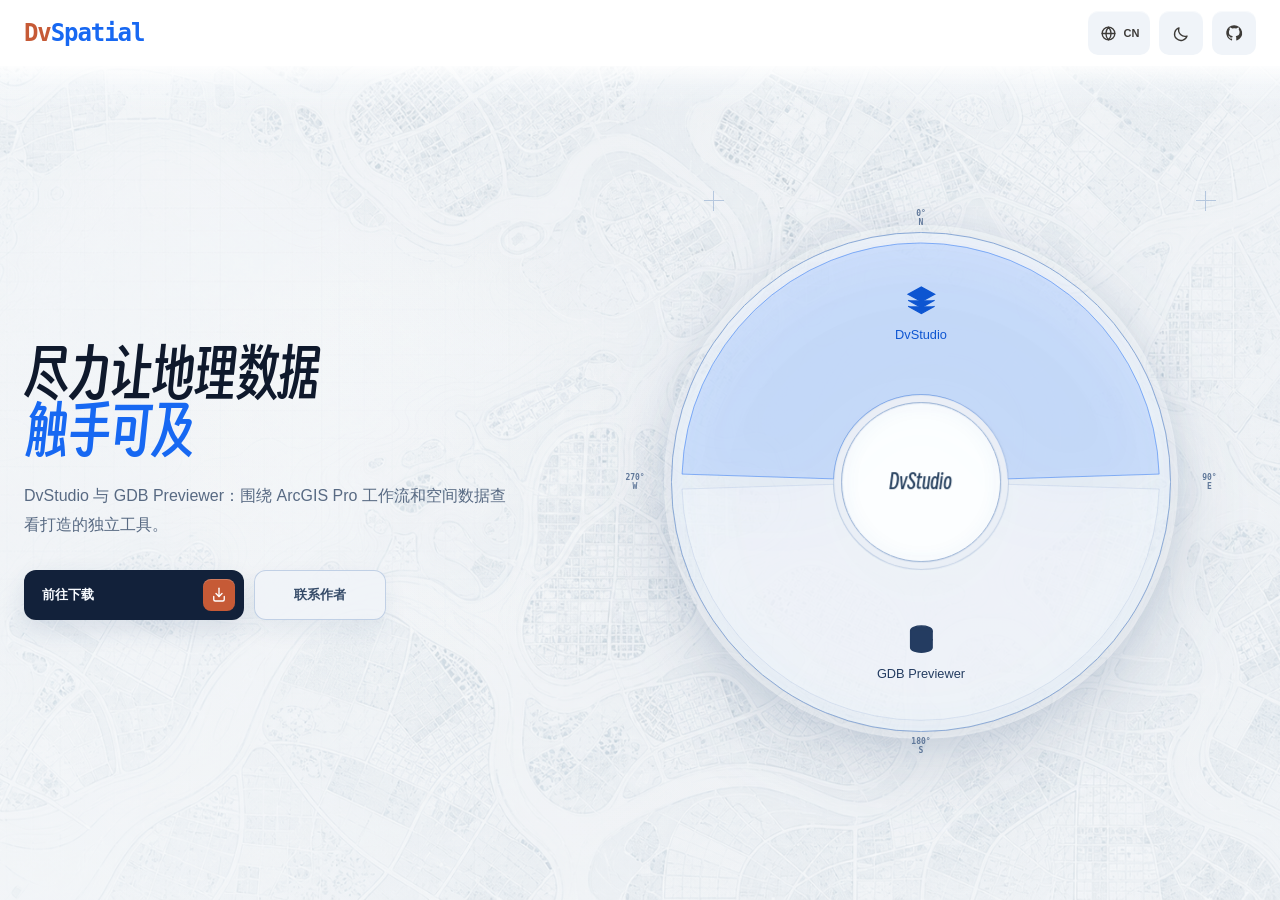
==== index.html @ 2723b755 "Correct GDB release history and homepage actions" ====
<!doctype html>
<html lang="zh-CN" data-theme="light" data-page="home">
<head>
  <meta charset="utf-8">
  <meta name="viewport" content="width=device-width, initial-scale=1">
  <meta name="description" content="David 的 GIS 软件、ArcGIS Pro 工具与空间智能实践入口。">
  <meta name="theme-color" content="#f8fbff">
  <title>DvSpatial</title>
  <script src="assets/js/components/theme-boot.js?v=20260729-3"></script>
  <link rel="icon" href="assets/images/brand/favicon.svg?v=20260728-5" type="image/svg+xml">
  <link rel="stylesheet" href="assets/css/site.css?v=20260730-1">
</head>
<body>
  <a class="skip-link" href="#main" data-i18n="skipLink">跳到主要内容</a>

  <header class="site-header">
    <div class="shell header-layout">
      <a class="brand" href="./" aria-label="DvSpatial 首页" data-aria-en="DvSpatial home">
        <strong><span>Dv</span>Spatial</strong>
      </a>

      <div data-site-tools></div>
    </div>
  </header>

  <main class="landing" id="main">
    <div class="map-layer" aria-hidden="true">
      <img id="hero-map" src="assets/images/spatial/fictional-river-delta-v1.png?v=20260729-2"
           width="1672" height="941" alt="" fetchpriority="high" decoding="async">
      <div class="map-wash"></div>
    </div>

    <span class="crosshair crosshair-a" aria-hidden="true"></span>
    <span class="crosshair crosshair-b" aria-hidden="true"></span>

    <div class="shell hero-layout">
      <section class="hero-copy" aria-labelledby="hero-title">
        <h1 id="hero-title"><span data-i18n="titleLead">尽力让地理数据</span><em data-i18n="titleAccent">触手可及</em></h1>
        <p class="hero-intro" data-i18n="intro">DvStudio 与 GDB Previewer：围绕 ArcGIS Pro 工作流和空间数据查看打造的独立工具。</p>

        <div class="hero-actions">
          <a class="button button-primary" href="downloads/">
            <span data-i18n="goDownloads">前往下载</span>
            <span class="button-arrow" aria-hidden="true">
              <svg viewBox="0 0 24 24">
                <path d="M12 3v11"></path>
                <path d="m8 10 4 4 4-4"></path>
                <path d="M5 14v4a2 2 0 0 0 2 2h10a2 2 0 0 0 2-2v-4"></path>
              </svg>
            </span>
          </a>
          <a class="button button-secondary" href="https://github.com/SpDDoggy"
             target="_blank" rel="noreferrer" data-i18n="contactAuthor">联系作者</a>
        </div>
      </section>

      <section class="tool-navigator" aria-label="产品导航" data-i18n-aria="productNavigation">
        <div class="compass-label compass-north" aria-hidden="true"><b>0°</b><span>N</span></div>
        <div class="compass-label compass-east" aria-hidden="true"><b>90°</b><span>E</span></div>
        <div class="compass-label compass-south" aria-hidden="true"><b>180°</b><span>S</span></div>
        <div class="compass-label compass-west" aria-hidden="true"><b>270°</b><span>W</span></div>

        <div class="wheel" id="tool-wheel" data-active="0">
          <div class="tick-ring" aria-hidden="true"></div>
          <svg class="segment-layer" viewBox="0 0 100 100" aria-hidden="true">
            <g data-segment-paths></g>
          </svg>
          <div class="segment-controls" data-segment-controls></div>

          <div class="wheel-center" aria-live="polite">
            <h2 data-active-name>DvStudio</h2>
          </div>
        </div>
      </section>
    </div>

  </main>

  <script type="module" src="assets/js/pages/home.js?v=20260730-1"></script>
</body>
</html>
---- assets/css/site.css ----
@import url("./tokens.css?v=20260729-1");
@import url("./base.css?v=20260729-2");
@import url("./components/site-header.css?v=20260729-3");
@import url("./pages/home.css?v=20260730-1");
@import url("./components/tool-wheel.css?v=20260729-1");
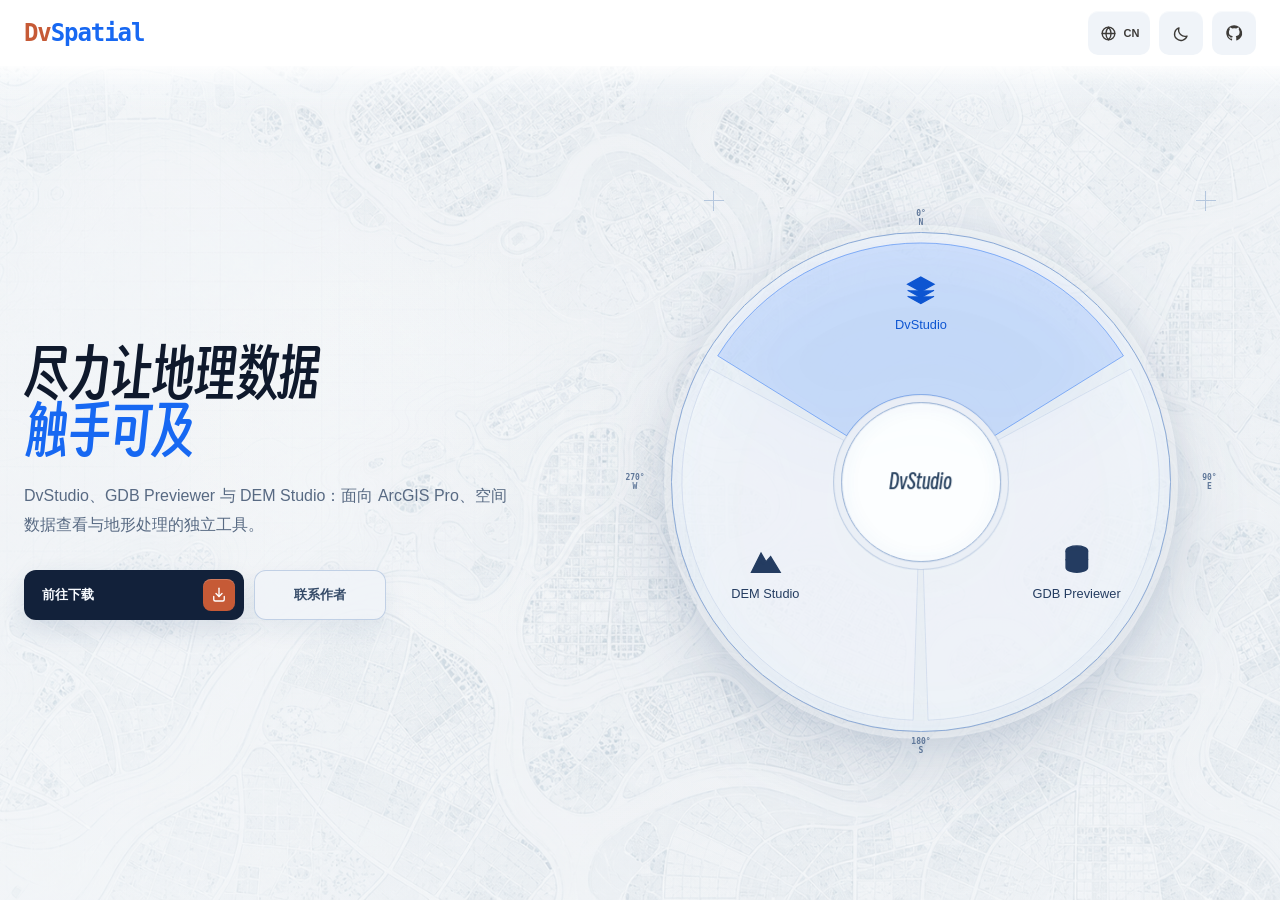
==== commit 6d504470: "Add DEM Studio and date-based releases" ====
--- a/index.html
+++ b/index.html
@@ -36,7 +36,7 @@
     <div class="shell hero-layout">
       <section class="hero-copy" aria-labelledby="hero-title">
         <h1 id="hero-title"><span data-i18n="titleLead">尽力让地理数据</span><em data-i18n="titleAccent">触手可及</em></h1>
-        <p class="hero-intro" data-i18n="intro">DvStudio 与 GDB Previewer：围绕 ArcGIS Pro 工作流和空间数据查看打造的独立工具。</p>
+        <p class="hero-intro" data-i18n="intro">DvStudio、GDB Previewer 与 DEM Studio：面向 ArcGIS Pro、空间数据查看与地形处理的独立工具。</p>
 
         <div class="hero-actions">
           <a class="button button-primary" href="downloads/">
@@ -76,6 +76,6 @@
 
   </main>
 
-  <script type="module" src="assets/js/pages/home.js?v=20260730-1"></script>
+  <script type="module" src="assets/js/pages/home.js?v=20260730-2"></script>
 </body>
 </html>
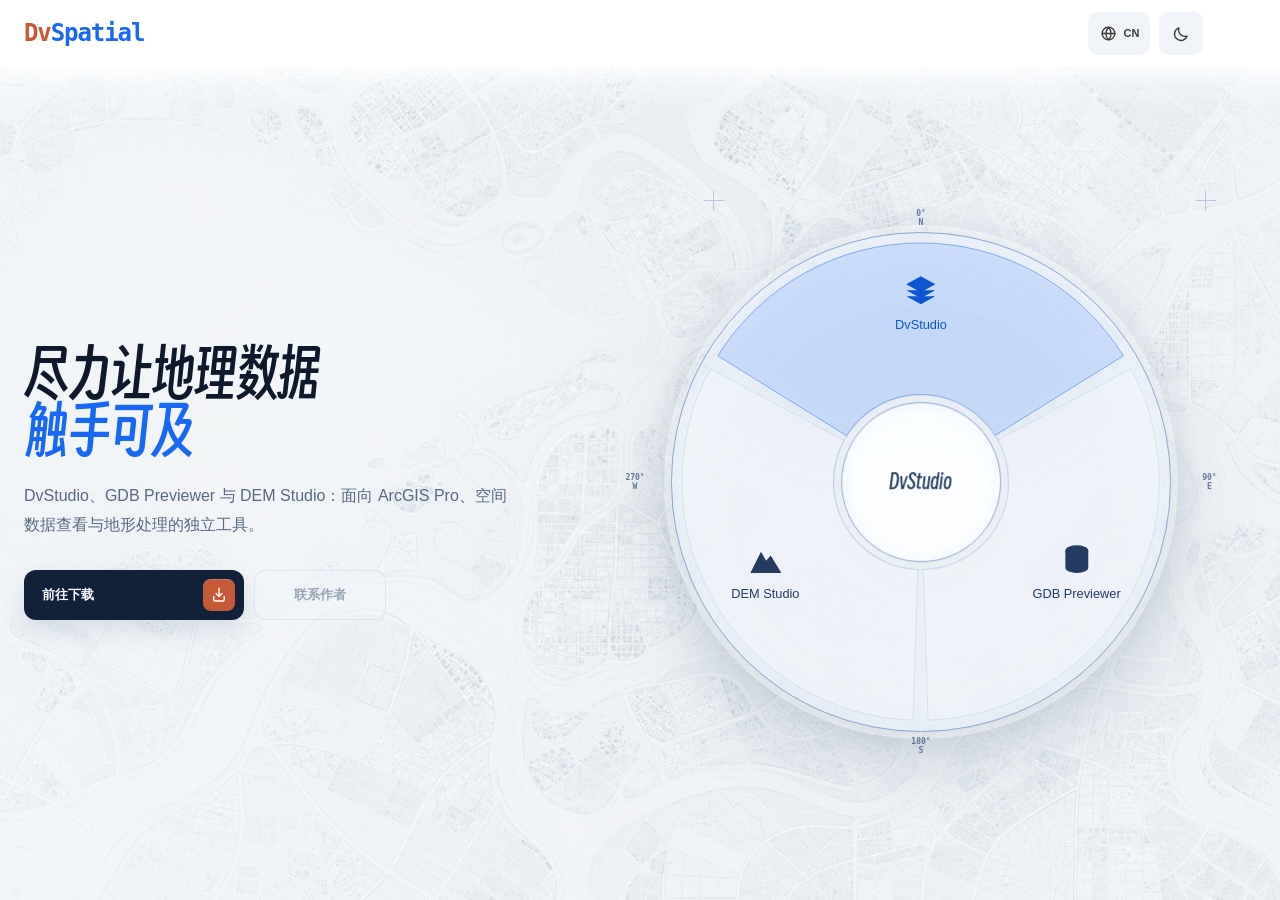
==== commit ee435977: "Remove personal profile links" ====
--- a/index.html
+++ b/index.html
@@ -8,7 +8,7 @@
   <title>DvSpatial</title>
   <script src="assets/js/components/theme-boot.js?v=20260729-3"></script>
   <link rel="icon" href="assets/images/brand/favicon.svg?v=20260728-5" type="image/svg+xml">
-  <link rel="stylesheet" href="assets/css/site.css?v=20260730-1">
+  <link rel="stylesheet" href="assets/css/site.css?v=20260730-2">
 </head>
 <body>
   <a class="skip-link" href="#main" data-i18n="skipLink">跳到主要内容</a>
@@ -49,8 +49,8 @@
               </svg>
             </span>
           </a>
-          <a class="button button-secondary" href="https://github.com/SpDDoggy"
-             target="_blank" rel="noreferrer" data-i18n="contactAuthor">联系作者</a>
+          <button class="button button-secondary button-placeholder" type="button" disabled
+                  data-i18n="contactAuthor">联系作者</button>
         </div>
       </section>
 
@@ -76,6 +76,6 @@
 
   </main>
 
-  <script type="module" src="assets/js/pages/home.js?v=20260730-2"></script>
+  <script type="module" src="assets/js/pages/home.js?v=20260730-4"></script>
 </body>
 </html>
--- a/assets/css/site.css
+++ b/assets/css/site.css
@@ -1,5 +1,5 @@
 @import url("./tokens.css?v=20260729-1");
 @import url("./base.css?v=20260729-2");
-@import url("./components/site-header.css?v=20260729-3");
-@import url("./pages/home.css?v=20260730-1");
+@import url("./components/site-header.css?v=20260730-1");
+@import url("./pages/home.css?v=20260730-2");
 @import url("./components/tool-wheel.css?v=20260729-1");
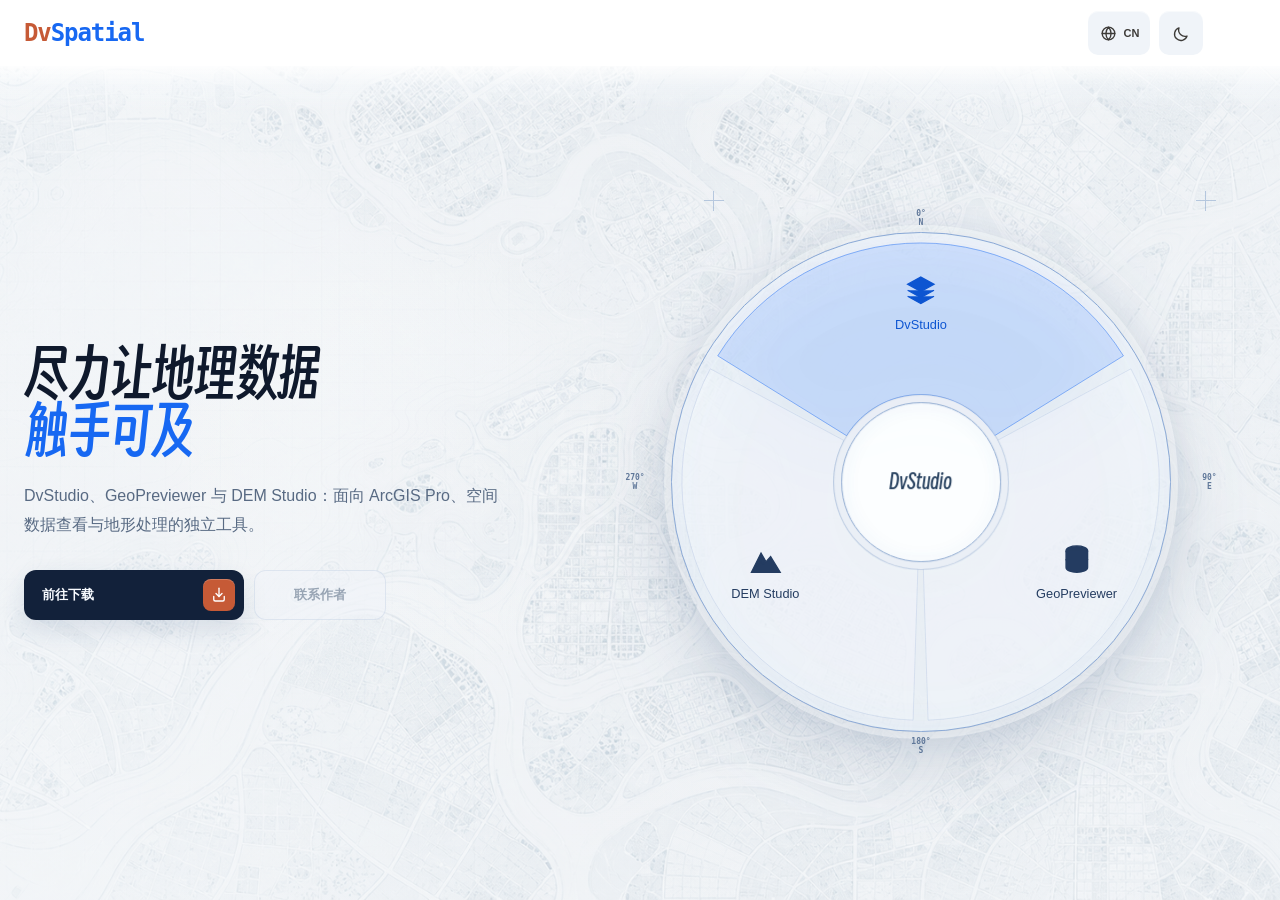
==== commit fa34381d: "Add GeoPreviewer 4.1 release notes and update product identity" ====
--- a/index.html
+++ b/index.html
@@ -36,7 +36,7 @@
     <div class="shell hero-layout">
       <section class="hero-copy" aria-labelledby="hero-title">
         <h1 id="hero-title"><span data-i18n="titleLead">尽力让地理数据</span><em data-i18n="titleAccent">触手可及</em></h1>
-        <p class="hero-intro" data-i18n="intro">DvStudio、GDB Previewer 与 DEM Studio：面向 ArcGIS Pro、空间数据查看与地形处理的独立工具。</p>
+        <p class="hero-intro" data-i18n="intro">DvStudio、GeoPreviewer 与 DEM Studio：面向 ArcGIS Pro、空间数据查看与地形处理的独立工具。</p>
 
         <div class="hero-actions">
           <a class="button button-primary" href="downloads/">
@@ -76,6 +76,6 @@
 
   </main>
 
-  <script type="module" src="assets/js/pages/home.js?v=20260730-4"></script>
+  <script type="module" src="assets/js/pages/home.js?v=20260909-1"></script>
 </body>
 </html>
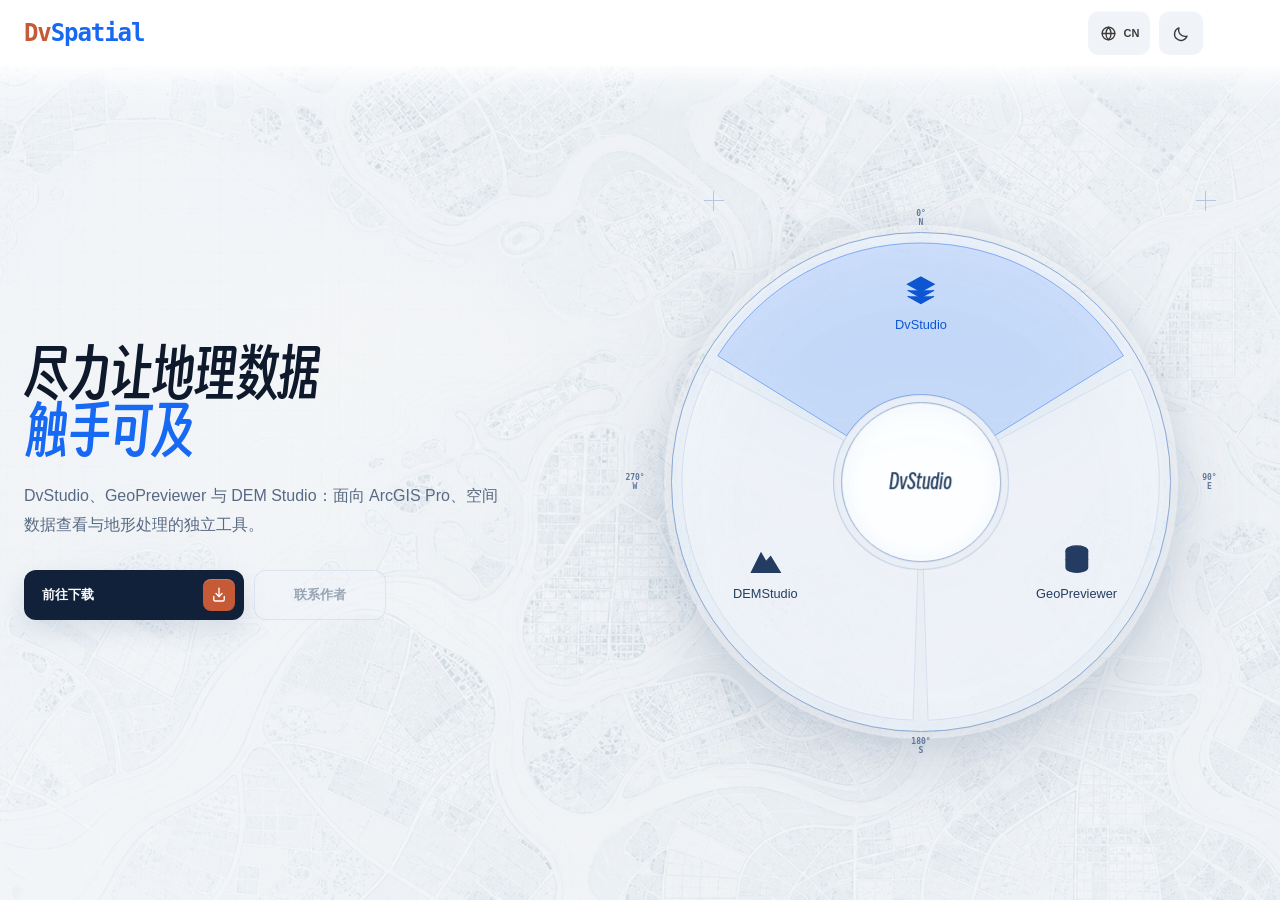
==== commit 8ba88b99: "Publish DEMStudio 0.2.0 product page and Windows downloads" ====
--- a/index.html
+++ b/index.html
@@ -76,6 +76,6 @@
 
   </main>
 
-  <script type="module" src="assets/js/pages/home.js?v=20260909-1"></script>
+  <script type="module" src="assets/js/pages/home.js?v=20261113-1"></script>
 </body>
 </html>
